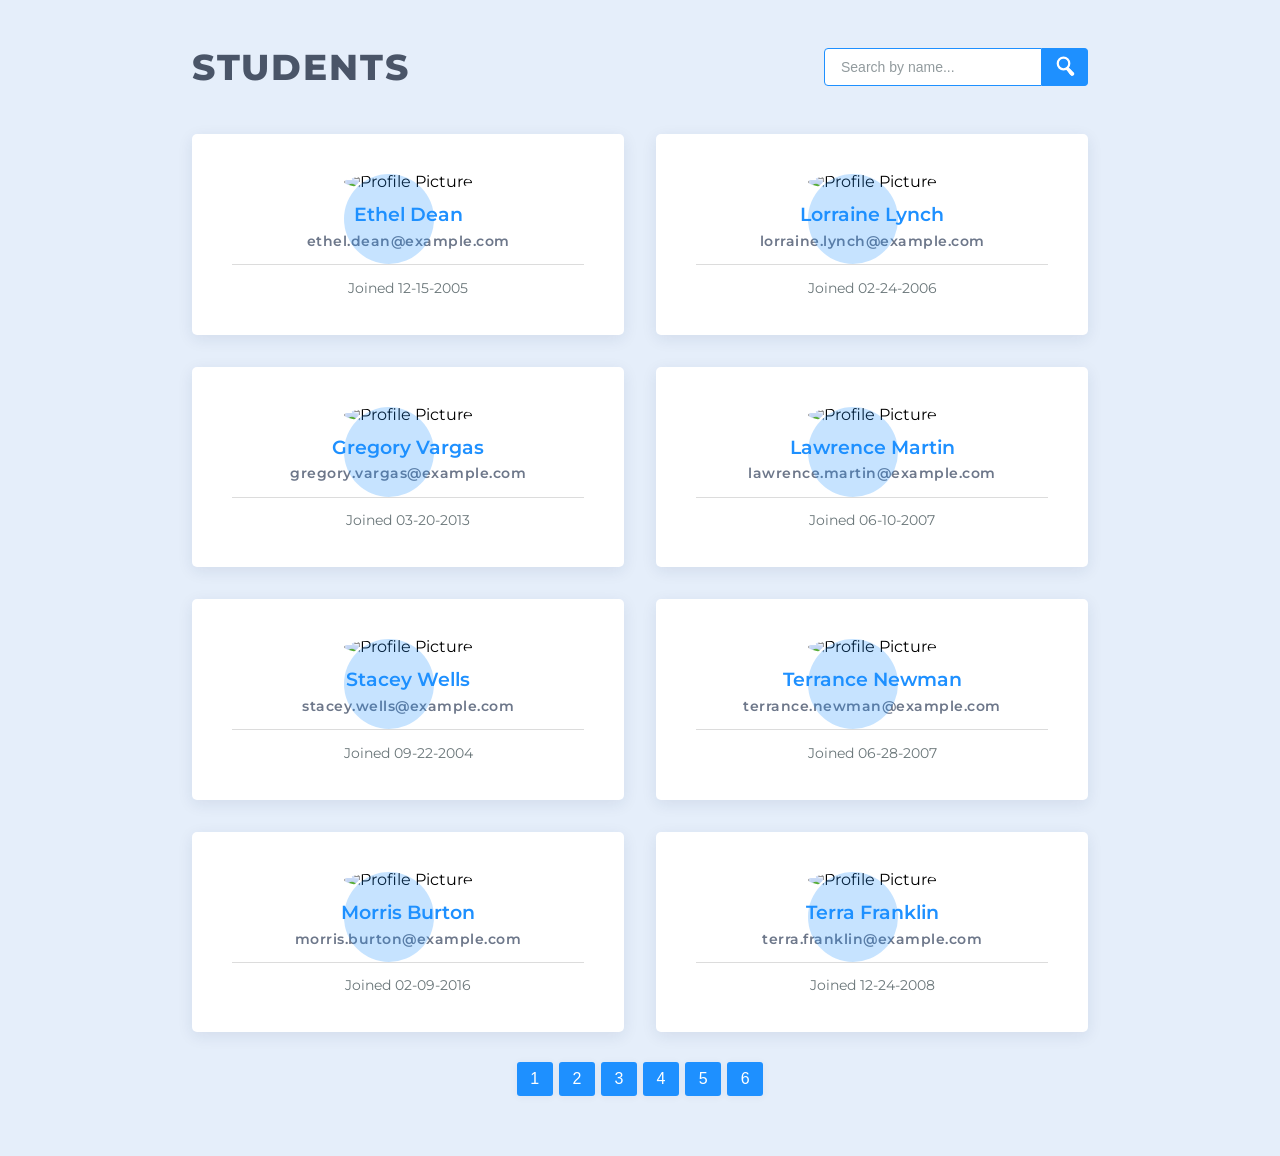
==== index.html @ 19a21e5a "- first commit" ====
<!DOCTYPE html>
<html lang="en">
<head>
  <meta charset="UTF-8">
  <meta content="width=device-width, initial-scale=1.0" name="viewport">
  <title>Student List</title>
  <link href="css/reset.css" rel="stylesheet">
  <link href="css/styles.css" rel="stylesheet">
</head>
<body>

  <div class="page">

    <header class="header">
      <h2>Students</h2>
      
        <!-- Extra Credit: Dynamically insert search form here  
        
          EXAMPLE - Search form: -->

          <label for="search" class="student-search">
            <input id="search" placeholder="Search by name...">
            <button type="button"><img src="img/icn-search.svg" alt="Search icon"></button>
          </label>
        
        

    </header>
    
    <ul class="student-list">

      <!-- Dynamically insert students here
        
        EXAMPLE - Student list item:

        <li class="student-item cf">
          <div class="student-details">
            <img class="avatar" src="https://randomuser.me/api/portraits/women/25.jpg" alt="Profile Picture">
            <h3>Ethel Dean</h3>
            <span class="email">ethel.dean@example.com</span>
          </div>
          <div class="joined-details">
            <span class="date">Joined 12-15-2005</span>
          </div>
        </li>

      -->
        
    </ul>

    <div class="pagination">
      <ul class="link-list">

        <!-- Dynamically insert pagination buttons here

          EXAMPLE - Two pagination buttons, one with active class, one without:
            
          <li>
            <button type="button" class="active">1</button>
          </li>
          <li>
            <button type="button">2</button>
          </li>
      
        -->

      </ul>
    </div>
    
  </div>
  <script src="js/data.js"></script> 
  <script src="js/script.js"></script>
  <script src="js/app.js"></script>
</body>
</html>
---- css/styles.css ----
/* New FSJS project 2 - List Pagination and Filter - v2 - Data version */

@import url('https://fonts.googleapis.com/css2?family=Montserrat:wght@200;400;600;800&display=swap');

* {
	box-sizing: border-box;
}

body {
	font-family: 'Montserrat', Helvetica, sans-serif;
	background-color: rgb(229, 238, 250);
  transition: 0.4s;
}

ul {
  margin: 0;
  padding: 0;
  list-style: none;
}

.page {
  max-width: 1024px;
  margin: auto;
  width: 95%;
}



header {
  text-align: center;
	display: flex;
  flex-flow: column;
  justify-content: center;
	padding: 2em 0;
}

header h2 {
  font-size: 36px;
  text-transform: uppercase;
  font-weight: 800;
  color: #4a5568;
  letter-spacing: 2px;
	margin-bottom: 25px;
}



.student-search {
  display: flex;
}

.student-search input {
  width: 100%;
  border-radius: 4px 0 0 4px;
  border: 1px solid rgb(30, 144, 255);
  padding: 10px 16px;
  font-size: 14px;
}

.student-search input::placeholder {
  color: #929b9e;
}

.student-search button {
  cursor: pointer;
  width: 55px;
  border-radius: 0 4px 4px 0;
  border: 1px solid #1e90ff;
  border-left: none;
  padding: 0px 5px;
  font-size: 14px;
  background-color: #1e90ff;
  color: #fff;
}

.student-search button img {
  width: 25px;
}



.student-list {
  display: grid;
  grid-template-columns: repeat(auto-fit, minmax(280px, 1fr));
  grid-gap: 2em;
}

.student-item {
  text-align: center;
  display: flex;
  flex-direction: column;
  justify-content: space-between;
  padding: 2.5em;
  background-color: #fff;
  border-radius: 2px;
  -webkit-transition: box-shadow .3s ease;
  transition: box-shadow .3s ease;
}

.avatar {
  margin: 0 auto;
  border-radius: 50%;
  background-color: white;
  background-blend-mode: multiply, luminosity;
  width: 90px;
	height: 90px;
	margin: auto auto 15px;
}

.student-details::before {
	content: '';
	position: absolute;
	width: 90px;
	height: 90px;
	background: rgba(30, 144, 255, 0.25);
	border-radius: 50%;
}

.student-item h3 {
	font-weight: 600;
	font-size: 1.2rem;
  margin-bottom: 0.45em;
  color: #1e90ff;
}

.student-item .email {
	font-weight: 600;
  color: #6d778a;
  font-size: 14px;
  letter-spacing: .5px;
}

.date {
	display: block;
  font-size: 14px;
  color: #6a7679;
	font-weight: 400;
	width: 100%;
  padding-top: 1.1em;
  border-top: solid 1px #dcdcdc;
  margin-top: 1.1em;
}



.pagination {
  margin: 30px 0 60px;
  text-align: center;
}

.pagination li {
  display: inline;
  padding: 0 3px;
}

.pagination li button {
  font-size: 1em;
  cursor: pointer;
	outline: none;
	padding: 0.5em 0.85em;
	background: #fff;
  border: none;
  border-radius: 3px;
  text-decoration: none;
	color: #1e90ff;
	box-shadow: 0 1px 8px 0 rgba(22, 42, 90, 0.05);
	transition: 0.4s;
}

.pagination li button.active, .pagination li button:hover {
  background-color: #1e90ff;
  color: #fff;
}



.no-results {
	font-family: 'Nunito', sans-serif;
	display: block;
	font-size: 1.5rem;
	color: #6d778a;
	width: 500px;
	margin-top: 15px;
	margin-bottom: 15px;
}



@media screen and (min-width: 700px) {

	.page {
		width: 70%;
	}
	
	header {
		flex-flow: row;
		align-items: center;
		padding: 3em 0;
	}
	
	header h2 {
    margin-right: auto;
		margin-bottom: 0;
	}

	.student-item {
		border-radius: 5px;
		box-shadow: 0 4px 16px 0 rgba(22, 42, 90, 0.09);
	}
}
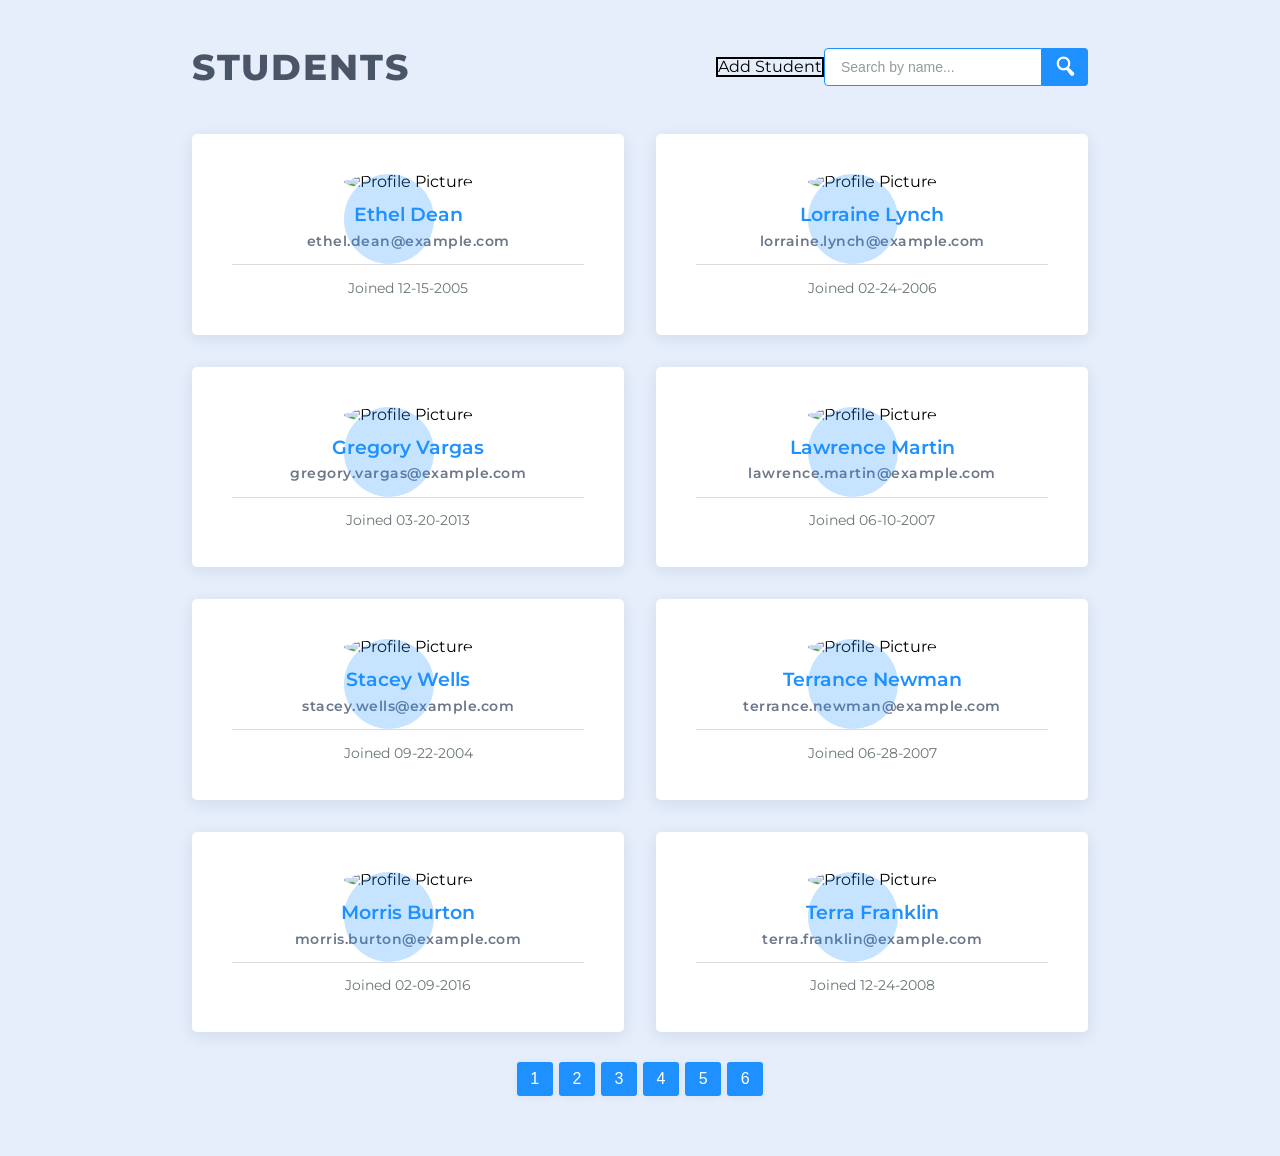
==== commit fb7b87e7: "3rd commit -- implemented "add student" button -- implemented "add student" modal -- implemented "st" ====
--- a/index.html
+++ b/index.html
@@ -9,6 +9,55 @@
 </head>
 <body>
 
+
+  <div class="modal-wrapper hide">
+        <div class="modal">
+          <div class="name-section">
+            <div class="first">
+              <p>First name</p>
+              <input type="textbox" class="first-box">
+            </div>
+            
+            <div class="last">
+              <p>Last Name</p>
+              <input type="textbox" class="last-box">
+            </div>
+            
+          </div>
+          
+          <p>email</p>
+          <input type="email" class="email-box">
+          <p>date of birth</p>
+          <div class="button-section">
+            <button class="saveStd btn">add student</button>
+            <button class="discardStd btn">discard</button>
+          </div>
+          
+         
+
+
+        </div>
+  </div>
+
+  <div class="student-modal-container hide">
+    <button class="left-arrow arrow">←</button>
+    <div class="student-modal">
+      
+      <div class="name-section name-student">
+            
+              <p class="std-first">First name</p>
+              <p class="std-last">Last Name</p>
+            
+      </div>
+          
+          <p class="std-email">Email: </p>
+          <p class="std-joindate">Joined in: </p>
+    </div>
+    <button class="right-arrow arrow">→</button>
+
+  </div>
+
+
   <div class="page">
 
     <header class="header">
@@ -18,6 +67,7 @@
         
           EXAMPLE - Search form: -->
 
+      <p class="add-student-btn">Add Student</p>
           <label for="search" class="student-search">
             <input id="search" placeholder="Search by name...">
             <button type="button"><img src="img/icn-search.svg" alt="Search icon"></button>
@@ -26,6 +76,8 @@
         
 
     </header>
+
+    
     
     <ul class="student-list">
 
--- a/css/styles.css
+++ b/css/styles.css
@@ -10,6 +10,7 @@
 	font-family: 'Montserrat', Helvetica, sans-serif;
 	background-color: rgb(229, 238, 250);
   transition: 0.4s;
+  position: relative;
 }
 
 ul {
@@ -44,6 +45,137 @@
 }
 
 
+.modal-wrapper{
+  width: 100vw;
+  height: 100vh;
+  pointer-events: none;
+  opacity: 0;
+  display: flex;
+  border: 2px solid black;
+  padding: 40px;
+  justify-content: center;
+  align-items: center;
+  position: fixed;
+}
+
+.modal-wrapper.show{
+  opacity: 1;
+  pointer-events: auto;
+  backdrop-filter: blur(4px);
+  z-index: 10;
+}
+
+.modal{
+  border: 2px solid black;
+  width: 400px;
+  height: 500px;
+  background-color: whitesmoke;
+  display: flex;
+  flex-direction: column;
+  align-items: center;
+  justify-content: center;
+  padding: 20px;
+}
+
+.first > input{
+  width: 150px;
+  height: 25px;
+}
+
+.last > input{
+  width: 150px;
+  height: 25px;
+}
+
+.student-modal-container{
+  position: fixed;
+  background-color: gray;
+  opacity: 0.9;
+  z-index: 1;
+  width: 100vw;
+  height: 100vh;
+  display: flex;
+  flex-direction: row;
+  align-items: center;
+  justify-content: center;
+  padding: 20px;
+  border: 2px solid black;
+}
+
+.student-modal{
+  z-index: 10;
+  opacity: 1;
+  width: 400px;
+  height: 500px;
+  background-color: whitesmoke;
+  display: flex;
+  flex-direction: column;
+  align-items: start;
+  justify-content: center;
+  padding: 20px;
+  border: 2px solid black;
+}
+
+.name-section{
+  display: flex;
+  justify-content: start;
+  gap: 3%;
+  margin-bottom: 10px;
+
+}
+
+.std-email{
+  margin-top: 10px;
+}
+
+.std-joindate{
+  margin-top: 10px;
+}
+
+
+
+.button-section{
+  margin-top: auto;
+}
+
+.saveStd{
+  font-size: .85em;
+    padding: .40em 1em;
+    border-radius: .3em;
+    outline: 0;
+    color: white;
+    background: #65ccda;
+    border: solid 1px;
+    border-color: rgba(0, 0, 0, .1);
+    cursor: pointer;
+}
+
+.discardStd{
+  font-size: .85em;
+    padding: .40em 1em;
+    border-radius: .3em;
+    outline: 0;
+    color: white;
+    background: #d33c22;
+    border: solid 1px;
+    border-color: rgba(0, 0, 0, .1);
+    cursor: pointer;
+}
+
+
+.name-student{
+  border: 2px solid red;
+  gap: 4%;
+  width: 70%;
+}
+
+.arrow{
+  border: 2px solid black;
+}
+
+.add-student-btn{
+  border: 2px solid black;
+}
 
 .student-search {
   display: flex;
@@ -207,4 +339,9 @@
 		border-radius: 5px;
 		box-shadow: 0 4px 16px 0 rgba(22, 42, 90, 0.09);
 	}
+}
+
+
+.hide{
+  display: none;
 }
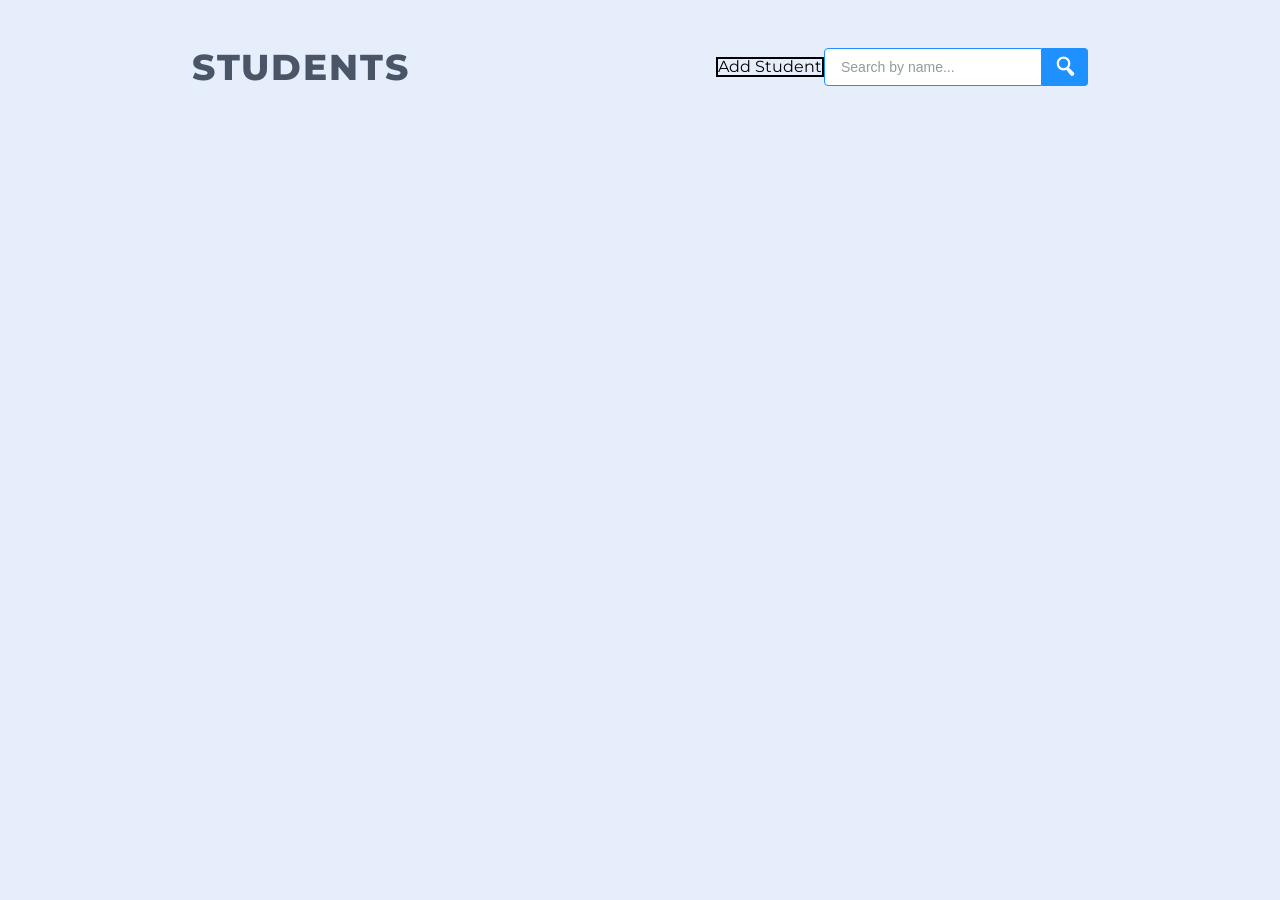
==== commit 55702e08: "4th commit - added EDIT student button - implemented addStudent button/ saveStudent button function." ====
--- a/index.html
+++ b/index.html
@@ -1,5 +1,6 @@
 <!DOCTYPE html>
 <html lang="en">
+
 <head>
   <meta charset="UTF-8">
   <meta content="width=device-width, initial-scale=1.0" name="viewport">
@@ -7,78 +8,124 @@
   <link href="css/reset.css" rel="stylesheet">
   <link href="css/styles.css" rel="stylesheet">
 </head>
+
 <body>
+  <!-- <div class="std-display-modal-container">
+    <button class="modal-left-arrow modal-arrow">←</button>
+    <div class="display-student-modal">
+
+      <div class="name-section name-student">
+
+        <h1 class="std-first">First name</h1>
+        <h1 class="std-last">Last Name</h1>
+
+      </div>
+
+      <p class="std-email">Email: </p>
+      <p class="std-joindate">Joined in: </p>
+    </div>
+    <button class="modal-right-arrow modal-arrow">→</button>
+
+  </div> -->
+  <div class="modal-wrapper hide">
+    <div class="modal">
+      <div class="name-section">
+        <div class="first">
+          <p>First name</p>
+          <input type="textbox" class="first-box">
+        </div>
+
+        <div class="last">
+          <p>Last Name</p>
+          <input type="textbox" class="last-box">
+        </div>
+
+      </div>
+
+      <p>email</p>
+      <input type="email" class="email-box">
+      <p>date of birth</p>
+      <input type="date" class="calendar-box">
+      <div class="button-section">
+        <button class="saveStd btn">add student</button>
+        <button class="discardStd btn">discard</button>
+      </div>
 
 
-  <div class="modal-wrapper hide">
-        <div class="modal">
-          <div class="name-section">
-            <div class="first">
-              <p>First name</p>
-              <input type="textbox" class="first-box">
-            </div>
-            
-            <div class="last">
-              <p>Last Name</p>
-              <input type="textbox" class="last-box">
-            </div>
-            
-          </div>
-          
-          <p>email</p>
-          <input type="email" class="email-box">
-          <p>date of birth</p>
-          <div class="button-section">
-            <button class="saveStd btn">add student</button>
-            <button class="discardStd btn">discard</button>
-          </div>
-          
-         
 
 
+    </div>
+  </div>
+
+  <div class="student-modal-container hide">
+    <!-- <button class="left-arrow arrow">←</button> -->
+    <div class="student-modal">
+
+      <div class="name-section name-student">
+
+        <h1 class="std-first">First name</h1>
+        <h1 class="std-last">Last Name</h1>
+
+      </div>
+
+      <p class="std-email">Email: </p>
+      <p class="std-joindate">Joined in: </p>
+
+      <button class="close-btn-newstud">CLOSE</button>
+    </div>
+    <!-- <button class="right-arrow arrow">→</button> -->
+
+  </div>
+
+<!-- <div class="edit-student-modal-container hide">
+    
+  <div class="edit-student-modal">
+        <img class="avatar" src="https://randomuser.me/api/portraits/lego/1.jpg">
+        <div class="edit-name-section name-student">
+
+          <h1 class="edit-std-first">First name</h1>
+          <input type="text">
+          <h1 class="edit-std-last">Last Name</h1>
+          <input type="text">
+
+        </div>
+
+        <p class="edit-std-email">Email: </p>
+        <input type="text">
+        <p class="edit-std-joindate">Joined in: </p>
+        <input type="text">
+
+        <button class="close-btn-newstud">CLOSE</button>
+        <div class="button-section">
+          <button class="saveStd btn">add student</button>
+          <button class="discardStd btn">discard</button>
         </div>
   </div>
 
-  <div class="student-modal-container hide">
-    <button class="left-arrow arrow">←</button>
-    <div class="student-modal">
-      
-      <div class="name-section name-student">
-            
-              <p class="std-first">First name</p>
-              <p class="std-last">Last Name</p>
-            
-      </div>
-          
-          <p class="std-email">Email: </p>
-          <p class="std-joindate">Joined in: </p>
-    </div>
-    <button class="right-arrow arrow">→</button>
-
-  </div>
+</div> -->
 
 
   <div class="page">
 
     <header class="header">
       <h2>Students</h2>
-      
-        <!-- Extra Credit: Dynamically insert search form here  
+
+      <!-- Extra Credit: Dynamically insert search form here  
         
           EXAMPLE - Search form: -->
 
       <p class="add-student-btn">Add Student</p>
-          <label for="search" class="student-search">
-            <input id="search" placeholder="Search by name...">
-            <button type="button"><img src="img/icn-search.svg" alt="Search icon"></button>
-          </label>
-        
-        
+      <label for="search" class="student-search">
+        <input id="search" placeholder="Search by name...">
+        <button type="button"><img src="img/icn-search.svg" alt="Search icon"></button>
+      </label>
+
+
 
     </header>
 
-    
-    
+
+
     <ul class="student-list">
 
       <!-- Dynamically insert students here
@@ -97,7 +144,7 @@
         </li>
 
       -->
-        
+
     </ul>
 
     <div class="pagination">
@@ -118,10 +165,11 @@
 
       </ul>
     </div>
-    
+
   </div>
-  <script src="js/data.js"></script> 
+  <script src="js/data.js"></script>
   <script src="js/script.js"></script>
   <script src="js/app.js"></script>
 </body>
+
 </html>
--- a/css/styles.css
+++ b/css/styles.css
@@ -23,6 +23,7 @@
   max-width: 1024px;
   margin: auto;
   width: 95%;
+  position: relative;
 }
 
 
@@ -77,6 +78,58 @@
   padding: 20px;
 }
 
+/* ----------------- */
+
+.edit-student-modal-container{
+  width: 100vw;
+  height: 100vh;
+  /* pointer-events: none; */
+  /* opacity: 0; */
+  display: flex;
+  border: 2px solid black;
+  padding: 40px;
+  justify-content: center;
+  align-items: center;
+  position: relative;
+
+
+  opacity: 1;
+  pointer-events: auto;
+  backdrop-filter: blur(4px);
+  z-index: 900;
+}
+
+
+.edit-student-modal{
+  border: 2px solid black;
+  width: 400px;
+  height: 500px;
+  background-color: whitesmoke;
+  display: flex;
+  flex-direction: column;
+  align-items: center;
+  justify-content: center;
+  padding: 20px;
+  z-index: 990;
+  position: fixed;
+}
+
+
+.edit-btn{
+  font-size: .85em;
+    padding: .40em 1em;
+    border-radius: .3em;
+    outline: 0;
+    color: white;
+    background: #db7b6a;
+    border: solid 1px;
+    border-color: rgba(0, 0, 0, .1);
+    cursor: pointer;
+}
+
+
+/* ---------------- */
+
 .first > input{
   width: 150px;
   height: 25px;
@@ -121,7 +174,16 @@
   justify-content: start;
   gap: 3%;
   margin-bottom: 10px;
-
+  margin-top: auto;
+
+}
+
+.std-first{
+  font-size: 25px;
+}
+
+.std-last{
+  font-size: 25px;
 }
 
 .std-email{
@@ -132,6 +194,51 @@
   margin-top: 10px;
 }
 
+.close-btn-newstud{
+  margin-top: auto;
+}
+
+
+.std-display-modal-container{
+  position: absolute;
+  display: flex;
+  align-items: center;
+  gap:0.5%;
+  border: 2px solid red;
+  pointer-events: auto;
+  backdrop-filter: blur(4px);
+  z-index: 10;
+
+  left:0%;
+  top: 12.5%;
+}
+
+.std-display-modal-container.show{
+  height: 103vh;
+  width: 70vw;
+  display: flex;
+  justify-content: center;
+}
+
+
+.display-student-modal{
+  z-index: 50;
+  opacity: 1;
+  width: 400px;
+  height: 330px;
+  background-color: whitesmoke;
+  display: flex;
+  flex-direction: column;
+  align-items: start;
+  justify-content: center;
+  padding: 20px;
+  border: 2px solid black;
+}
+
+.modal-arrow{
+  height: 40px;
+  border: 2px solid black;
+}
 
 
 .button-section{
@@ -171,7 +278,20 @@
 
 .arrow{
   border: 2px solid black;
-}
+  margin: 10px;
+}
+
+
+
+.close-modal {
+  margin-top: 10px;
+  padding: 10px;
+  font-size: 14px;
+  background-color: #dbb9b3;
+  color: white;
+  border: 2px solid black;
+}
+
 
 .add-student-btn{
   border: 2px solid black;
@@ -215,6 +335,7 @@
   display: grid;
   grid-template-columns: repeat(auto-fit, minmax(280px, 1fr));
   grid-gap: 2em;
+  /* position: relative; */
 }
 
 .student-item {
